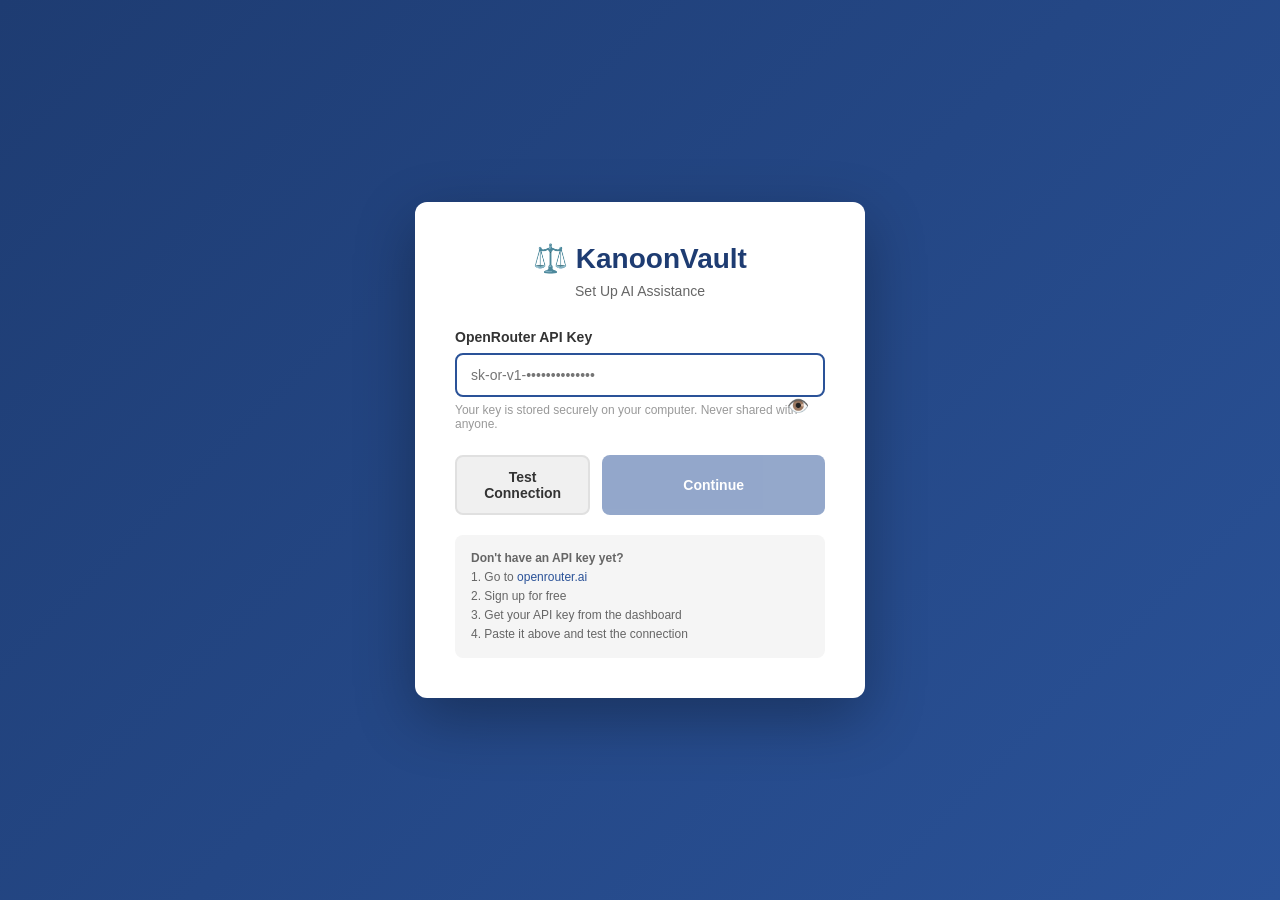
==== frontend/setup.html @ 90a0a848 "feat: add Windows packaging with first-launch setup - PyInstaller configuration for bundling depende" ====
<!DOCTYPE html>
<html lang="en">
<head>
    <meta charset="UTF-8">
    <meta name="viewport" content="width=device-width, initial-scale=1.0">
    <title>KanoonVault - Setup</title>
    <style>
        * {
            margin: 0;
            padding: 0;
            box-sizing: border-box;
        }
        
        body {
            font-family: -apple-system, BlinkMacSystemFont, "Segoe UI", Roboto, "Helvetica Neue", Arial, sans-serif;
            background: linear-gradient(135deg, #1e3c72 0%, #2a5298 100%);
            min-height: 100vh;
            display: flex;
            align-items: center;
            justify-content: center;
            padding: 20px;
        }
        
        .container {
            max-width: 450px;
            width: 100%;
        }
        
        .setup-card {
            background: white;
            border-radius: 12px;
            box-shadow: 0 20px 60px rgba(0, 0, 0, 0.3);
            padding: 40px;
            animation: slideIn 0.3s ease-out;
        }
        
        @keyframes slideIn {
            from {
                opacity: 0;
                transform: translateY(20px);
            }
            to {
                opacity: 1;
                transform: translateY(0);
            }
        }
        
        .logo {
            text-align: center;
            margin-bottom: 30px;
        }
        
        .logo h1 {
            font-size: 28px;
            color: #1e3c72;
            margin-bottom: 8px;
        }
        
        .logo p {
            color: #666;
            font-size: 14px;
        }
        
        .form-group {
            margin-bottom: 24px;
        }
        
        label {
            display: block;
            font-weight: 600;
            color: #333;
            margin-bottom: 8px;
            font-size: 14px;
        }
        
        input[type="text"],
        input[type="password"] {
            width: 100%;
            padding: 12px 14px;
            border: 2px solid #e0e0e0;
            border-radius: 8px;
            font-size: 14px;
            font-family: inherit;
            transition: border-color 0.2s;
        }
        
        input[type="text"]:focus,
        input[type="password"]:focus {
            outline: none;
            border-color: #2a5298;
        }
        
        .input-hint {
            display: block;
            font-size: 12px;
            color: #999;
            margin-top: 6px;
        }
        
        .button-group {
            display: flex;
            gap: 12px;
            margin-bottom: 20px;
        }
        
        button {
            padding: 12px 20px;
            border: none;
            border-radius: 8px;
            font-size: 14px;
            font-weight: 600;
            cursor: pointer;
            transition: all 0.2s;
            flex: 1;
        }
        
        .btn-test {
            background: #f0f0f0;
            color: #333;
            border: 2px solid #e0e0e0;
        }
        
        .btn-test:hover {
            background: #e8e8e8;
            border-color: #d0d0d0;
        }
        
        .btn-test:active {
            transform: scale(0.98);
        }
        
        .btn-test:disabled,
        .btn-test[disabled] {
            opacity: 0.5;
            cursor: not-allowed;
        }
        
        .btn-continue {
            background: #2a5298;
            color: white;
            flex: 2;
        }
        
        .btn-continue:hover:not([disabled]) {
            background: #1e3c72;
        }
        
        .btn-continue:active:not([disabled]) {
            transform: scale(0.98);
        }
        
        .btn-continue[disabled] {
            opacity: 0.5;
            cursor: not-allowed;
        }
        
        .status-message {
            padding: 14px 16px;
            border-radius: 8px;
            margin-bottom: 20px;
            animation: fadeIn 0.3s ease-out;
            display: none;
            font-size: 13px;
            line-height: 1.5;
        }
        
        @keyframes fadeIn {
            from {
                opacity: 0;
            }
            to {
                opacity: 1;
            }
        }
        
        .status-message.show {
            display: block;
        }
        
        .status-success {
            background: #e8f5e9;
            border-left: 4px solid #4caf50;
            color: #2e7d32;
        }
        
        .status-error {
            background: #ffebee;
            border-left: 4px solid #f44336;
            color: #c62828;
        }
        
        .status-loading {
            background: #e3f2fd;
            border-left: 4px solid #2196f3;
            color: #1565c0;
        }
        
        .spinner {
            display: inline-block;
            width: 14px;
            height: 14px;
            border: 2px solid rgba(21, 101, 192, 0.2);
            border-top-color: #1565c0;
            border-radius: 50%;
            animation: spin 0.8s linear infinite;
            margin-right: 8px;
            vertical-align: middle;
        }
        
        @keyframes spin {
            to {
                transform: rotate(360deg);
            }
        }
        
        .help-text {
            background: #f5f5f5;
            padding: 14px 16px;
            border-radius: 8px;
            margin-top: 20px;
            font-size: 12px;
            color: #666;
            line-height: 1.6;
        }
        
        .help-text a {
            color: #2a5298;
            text-decoration: none;
        }
        
        .help-text a:hover {
            text-decoration: underline;
        }
        
        .key-input-group {
            position: relative;
        }
        
        .toggle-key {
            position: absolute;
            right: 12px;
            top: 38px;
            background: none;
            border: none;
            color: #999;
            cursor: pointer;
            font-size: 18px;
            width: 30px;
            height: 30px;
            display: flex;
            align-items: center;
            justify-content: center;
            padding: 0;
        }
        
        .toggle-key:hover {
            color: #666;
        }
    </style>
</head>
<body>
    <div class="container">
        <div class="setup-card">
            <div class="logo">
                <h1>⚖️ KanoonVault</h1>
                <p>Set Up AI Assistance</p>
            </div>
            
            <form id="setupForm">
                <div class="form-group">
                    <label for="apiKey">OpenRouter API Key</label>
                    <div class="key-input-group">
                        <input 
                            type="password" 
                            id="apiKey" 
                            placeholder="sk-or-v1-••••••••••••••"
                            required
                            autocomplete="off"
                        >
                        <button type="button" class="toggle-key" id="toggleKey" title="Show/hide key">👁️</button>
                    </div>
                    <span class="input-hint">Your key is stored securely on your computer. Never shared with anyone.</span>
                </div>
                
                <div id="statusMessage" class="status-message"></div>
                
                <div class="button-group">
                    <button type="button" class="btn-test" id="testBtn" onclick="testConnection()">
                        Test Connection
                    </button>
                    <button type="button" class="btn-continue" id="continueBtn" disabled onclick="continueSetup()">
                        Continue
                    </button>
                </div>
                
                <div class="help-text">
                    <strong>Don't have an API key yet?</strong><br>
                    1. Go to <a href="https://openrouter.ai" target="_blank">openrouter.ai</a><br>
                    2. Sign up for free<br>
                    3. Get your API key from the dashboard<br>
                    4. Paste it above and test the connection
                </div>
            </form>
        </div>
    </div>
    
    <script>
        const apiKeyInput = document.getElementById('apiKey');
        const testBtn = document.getElementById('testBtn');
        const continueBtn = document.getElementById('continueBtn');
        const statusMessage = document.getElementById('statusMessage');
        const toggleKeyBtn = document.getElementById('toggleKey');
        
        let testPassed = false;
        
        // Toggle API key visibility
        toggleKeyBtn.addEventListener('click', (e) => {
            e.preventDefault();
            const isPassword = apiKeyInput.type === 'password';
            apiKeyInput.type = isPassword ? 'text' : 'password';
            toggleKeyBtn.textContent = isPassword ? '🙈' : '👁️';
        });
        
        // Reset test status when user changes the input
        apiKeyInput.addEventListener('input', () => {
            testPassed = false;
            continueBtn.disabled = true;
            statusMessage.classList.remove('show');
        });
        
        async function testConnection() {
            const apiKey = apiKeyInput.value.trim();
            
            if (!apiKey) {
                showStatus('❌ Please enter an API key', 'error');
                return;
            }
            
            testBtn.disabled = true;
            showStatus('<span class="spinner"></span>Testing connection...', 'loading');
            
            try {
                const response = await fetch('/api/setup/test-api-key?api_key=' + encodeURIComponent(apiKey), {
                    method: 'POST',
                    headers: {
                        'Content-Type': 'application/json'
                    }
                });
                
                const data = await response.json();
                
                if (data.valid) {
                    showStatus(data.message, 'success');
                    testPassed = true;
                    continueBtn.disabled = false;
                } else {
                    showStatus(data.message, 'error');
                    testPassed = false;
                    continueBtn.disabled = true;
                }
            } catch (error) {
                showStatus('❌ Connection test failed: ' + error.message, 'error');
                testPassed = false;
                continueBtn.disabled = true;
            } finally {
                testBtn.disabled = false;
            }
        }
        
        async function continueSetup() {
            if (!testPassed) {
                showStatus('❌ Please test the connection first', 'error');
                return;
            }
            
            const apiKey = apiKeyInput.value.trim();
            continueBtn.disabled = true;
            showStatus('<span class="spinner"></span>Saving API key...', 'loading');
            
            try {
                const response = await fetch('/api/setup/save-api-key?api_key=' + encodeURIComponent(apiKey) + '&key_type=OPENROUTER', {
                    method: 'POST',
                    headers: {
                        'Content-Type': 'application/json'
                    }
                });
                
                const data = await response.json();
                
                if (data.ok) {
                    showStatus('✅ API key saved!\nRedirecting to KanoonVault...', 'success');
                    // Redirect to main app
                    setTimeout(() => {
                        window.location.href = '/';
                    }, 1000);
                } else {
                    showStatus('❌ Failed to save API key', 'error');
                    continueBtn.disabled = false;
                }
            } catch (error) {
                showStatus('❌ Failed to save: ' + error.message, 'error');
                continueBtn.disabled = false;
            }
        }
        
        function showStatus(message, type) {
            statusMessage.innerHTML = message;
            statusMessage.className = 'status-message show status-' + type;
        }
        
        // Allow Enter key to test
        apiKeyInput.addEventListener('keypress', (e) => {
            if (e.key === 'Enter' && !testBtn.disabled) {
                testConnection();
            }
        });
        
        // Check if setup is already complete
        async function checkSetupStatus() {
            try {
                // Check first-run status first
                const storageResponse = await fetch('/api/setup/storage-location');
                const storageData = await storageResponse.json();
                
                if (!storageData.first_run_complete) {
                    // First-run not complete, should be on welcome screen
                    console.log('[Setup] Redirecting to welcome - first-run incomplete');
                    window.location.href = '/static/welcome.html';
                    return;
                }
                
                // Check API key status
                const response = await fetch('/api/setup/status');
                const data = await response.json();
                
                if (data.setup_complete) {
                    // API key already configured, redirect to main app
                    window.location.href = '/';
                }
            } catch (error) {
                console.error('Failed to check setup status:', error);
            }
        }
        
        // Check on load
        checkSetupStatus();
        
        // Focus on the API key input
        apiKeyInput.focus();
    </script>
</body>
</html>
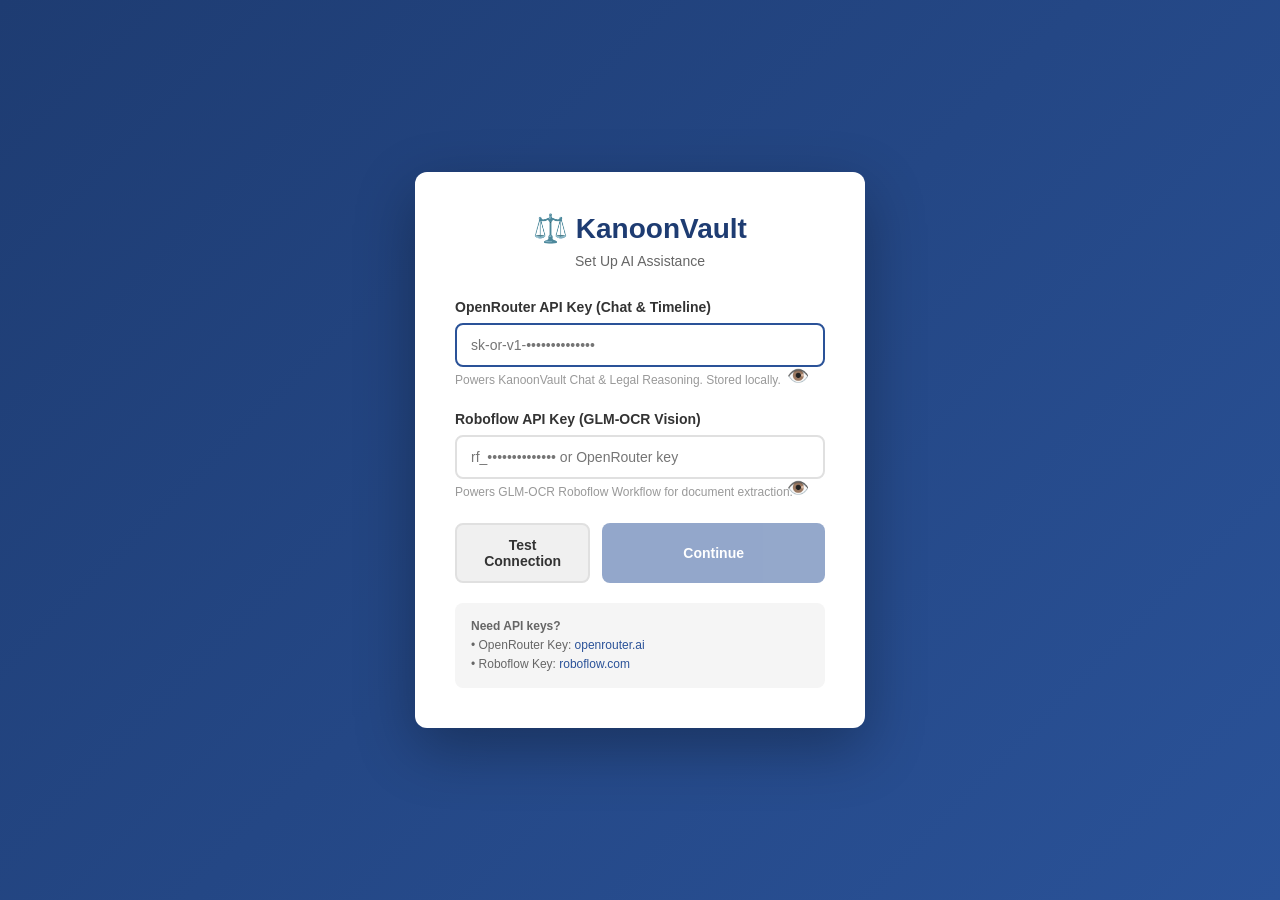
==== commit a3580d57: "Update KanoonVault" ====
--- a/frontend/setup.html
+++ b/frontend/setup.html
@@ -1,5 +1,6 @@
 <!DOCTYPE html>
 <html lang="en">
+
 <head>
     <meta charset="UTF-8">
     <meta name="viewport" content="width=device-width, initial-scale=1.0">
@@ -10,7 +11,7 @@
             padding: 0;
             box-sizing: border-box;
         }
-        
+
         body {
             font-family: -apple-system, BlinkMacSystemFont, "Segoe UI", Roboto, "Helvetica Neue", Arial, sans-serif;
             background: linear-gradient(135deg, #1e3c72 0%, #2a5298 100%);
@@ -20,12 +21,12 @@
             justify-content: center;
             padding: 20px;
         }
-        
+
         .container {
             max-width: 450px;
             width: 100%;
         }
-        
+
         .setup-card {
             background: white;
             border-radius: 12px;
@@ -33,38 +34,39 @@
             padding: 40px;
             animation: slideIn 0.3s ease-out;
         }
-        
+
         @keyframes slideIn {
             from {
                 opacity: 0;
                 transform: translateY(20px);
             }
+
             to {
                 opacity: 1;
                 transform: translateY(0);
             }
         }
-        
+
         .logo {
             text-align: center;
             margin-bottom: 30px;
         }
-        
+
         .logo h1 {
             font-size: 28px;
             color: #1e3c72;
             margin-bottom: 8px;
         }
-        
+
         .logo p {
             color: #666;
             font-size: 14px;
         }
-        
+
         .form-group {
             margin-bottom: 24px;
         }
-        
+
         label {
             display: block;
             font-weight: 600;
@@ -72,7 +74,7 @@
             margin-bottom: 8px;
             font-size: 14px;
         }
-        
+
         input[type="text"],
         input[type="password"] {
             width: 100%;
@@ -83,26 +85,26 @@
             font-family: inherit;
             transition: border-color 0.2s;
         }
-        
+
         input[type="text"]:focus,
         input[type="password"]:focus {
             outline: none;
             border-color: #2a5298;
         }
-        
+
         .input-hint {
             display: block;
             font-size: 12px;
             color: #999;
             margin-top: 6px;
         }
-        
+
         .button-group {
             display: flex;
             gap: 12px;
             margin-bottom: 20px;
         }
-        
+
         button {
             padding: 12px 20px;
             border: none;
@@ -113,47 +115,47 @@
             transition: all 0.2s;
             flex: 1;
         }
-        
+
         .btn-test {
             background: #f0f0f0;
             color: #333;
             border: 2px solid #e0e0e0;
         }
-        
+
         .btn-test:hover {
             background: #e8e8e8;
             border-color: #d0d0d0;
         }
-        
+
         .btn-test:active {
             transform: scale(0.98);
         }
-        
+
         .btn-test:disabled,
         .btn-test[disabled] {
             opacity: 0.5;
             cursor: not-allowed;
         }
-        
+
         .btn-continue {
             background: #2a5298;
             color: white;
             flex: 2;
         }
-        
+
         .btn-continue:hover:not([disabled]) {
             background: #1e3c72;
         }
-        
+
         .btn-continue:active:not([disabled]) {
             transform: scale(0.98);
         }
-        
+
         .btn-continue[disabled] {
             opacity: 0.5;
             cursor: not-allowed;
         }
-        
+
         .status-message {
             padding: 14px 16px;
             border-radius: 8px;
@@ -163,38 +165,39 @@
             font-size: 13px;
             line-height: 1.5;
         }
-        
+
         @keyframes fadeIn {
             from {
                 opacity: 0;
             }
+
             to {
                 opacity: 1;
             }
         }
-        
+
         .status-message.show {
             display: block;
         }
-        
+
         .status-success {
             background: #e8f5e9;
             border-left: 4px solid #4caf50;
             color: #2e7d32;
         }
-        
+
         .status-error {
             background: #ffebee;
             border-left: 4px solid #f44336;
             color: #c62828;
         }
-        
+
         .status-loading {
             background: #e3f2fd;
             border-left: 4px solid #2196f3;
             color: #1565c0;
         }
-        
+
         .spinner {
             display: inline-block;
             width: 14px;
@@ -206,13 +209,13 @@
             margin-right: 8px;
             vertical-align: middle;
         }
-        
+
         @keyframes spin {
             to {
                 transform: rotate(360deg);
             }
         }
-        
+
         .help-text {
             background: #f5f5f5;
             padding: 14px 16px;
@@ -222,20 +225,20 @@
             color: #666;
             line-height: 1.6;
         }
-        
+
         .help-text a {
             color: #2a5298;
             text-decoration: none;
         }
-        
+
         .help-text a:hover {
             text-decoration: underline;
         }
-        
+
         .key-input-group {
             position: relative;
         }
-        
+
         .toggle-key {
             position: absolute;
             right: 12px;
@@ -252,12 +255,13 @@
             justify-content: center;
             padding: 0;
         }
-        
+
         .toggle-key:hover {
             color: #666;
         }
     </style>
 </head>
+
 <body>
     <div class="container">
         <div class="setup-card">
@@ -265,25 +269,31 @@
                 <h1>⚖️ KanoonVault</h1>
                 <p>Set Up AI Assistance</p>
             </div>
-            
+
             <form id="setupForm">
                 <div class="form-group">
-                    <label for="apiKey">OpenRouter API Key</label>
+                    <label for="apiKey">OpenRouter API Key (Chat & Timeline)</label>
                     <div class="key-input-group">
-                        <input 
-                            type="password" 
-                            id="apiKey" 
-                            placeholder="sk-or-v1-••••••••••••••"
-                            required
-                            autocomplete="off"
-                        >
+                        <input type="password" id="apiKey" placeholder="sk-or-v1-••••••••••••••" required
+                            autocomplete="off">
                         <button type="button" class="toggle-key" id="toggleKey" title="Show/hide key">👁️</button>
                     </div>
-                    <span class="input-hint">Your key is stored securely on your computer. Never shared with anyone.</span>
+                    <span class="input-hint">Powers KanoonVault Chat & Legal Reasoning. Stored locally.</span>
                 </div>
-                
+
+                <div class="form-group" style="margin-top: 15px;">
+                    <label for="roboflowKey">Roboflow API Key (GLM-OCR Vision)</label>
+                    <div class="key-input-group">
+                        <input type="password" id="roboflowKey" placeholder="rf_•••••••••••••• or OpenRouter key"
+                            autocomplete="off">
+                        <button type="button" class="toggle-key" id="toggleRoboflowKey"
+                            title="Show/hide key">👁️</button>
+                    </div>
+                    <span class="input-hint">Powers GLM-OCR Roboflow Workflow for document extraction.</span>
+                </div>
+
                 <div id="statusMessage" class="status-message"></div>
-                
+
                 <div class="button-group">
                     <button type="button" class="btn-test" id="testBtn" onclick="testConnection()">
                         Test Connection
@@ -292,27 +302,28 @@
                         Continue
                     </button>
                 </div>
-                
+
                 <div class="help-text">
-                    <strong>Don't have an API key yet?</strong><br>
-                    1. Go to <a href="https://openrouter.ai" target="_blank">openrouter.ai</a><br>
-                    2. Sign up for free<br>
-                    3. Get your API key from the dashboard<br>
-                    4. Paste it above and test the connection
+                    <strong>Need API keys?</strong><br>
+                    • OpenRouter Key: <a href="https://openrouter.ai" target="_blank">openrouter.ai</a><br>
+                    • Roboflow Key: <a href="https://roboflow.com" target="_blank">roboflow.com</a>
                 </div>
             </form>
         </div>
     </div>
-    
+
     <script>
         const apiKeyInput = document.getElementById('apiKey');
         const testBtn = document.getElementById('testBtn');
         const continueBtn = document.getElementById('continueBtn');
         const statusMessage = document.getElementById('statusMessage');
         const toggleKeyBtn = document.getElementById('toggleKey');
-        
+
+        const roboflowKeyInput = document.getElementById('roboflowKey');
+        const toggleRoboflowKeyBtn = document.getElementById('toggleRoboflowKey');
+
         let testPassed = false;
-        
+
         // Toggle API key visibility
         toggleKeyBtn.addEventListener('click', (e) => {
             e.preventDefault();
@@ -320,25 +331,34 @@
             apiKeyInput.type = isPassword ? 'text' : 'password';
             toggleKeyBtn.textContent = isPassword ? '🙈' : '👁️';
         });
-        
+
+        if (toggleRoboflowKeyBtn) {
+            toggleRoboflowKeyBtn.addEventListener('click', (e) => {
+                e.preventDefault();
+                const isPassword = roboflowKeyInput.type === 'password';
+                roboflowKeyInput.type = isPassword ? 'text' : 'password';
+                toggleRoboflowKeyBtn.textContent = isPassword ? '🙈' : '👁️';
+            });
+        }
+
         // Reset test status when user changes the input
         apiKeyInput.addEventListener('input', () => {
             testPassed = false;
             continueBtn.disabled = true;
             statusMessage.classList.remove('show');
         });
-        
+
         async function testConnection() {
             const apiKey = apiKeyInput.value.trim();
-            
+
             if (!apiKey) {
                 showStatus('❌ Please enter an API key', 'error');
                 return;
             }
-            
+
             testBtn.disabled = true;
             showStatus('<span class="spinner"></span>Testing connection...', 'loading');
-            
+
             try {
                 const response = await fetch('/api/setup/test-api-key?api_key=' + encodeURIComponent(apiKey), {
                     method: 'POST',
@@ -346,9 +366,9 @@
                         'Content-Type': 'application/json'
                     }
                 });
-                
+
                 const data = await response.json();
-                
+
                 if (data.valid) {
                     showStatus(data.message, 'success');
                     testPassed = true;
@@ -366,17 +386,18 @@
                 testBtn.disabled = false;
             }
         }
-        
+
         async function continueSetup() {
             if (!testPassed) {
                 showStatus('❌ Please test the connection first', 'error');
                 return;
             }
-            
+
             const apiKey = apiKeyInput.value.trim();
+            const roboflowKey = roboflowKeyInput ? roboflowKeyInput.value.trim() : '';
             continueBtn.disabled = true;
-            showStatus('<span class="spinner"></span>Saving API key...', 'loading');
-            
+            showStatus('<span class="spinner"></span>Saving API key(s)...', 'loading');
+
             try {
                 const response = await fetch('/api/setup/save-api-key?api_key=' + encodeURIComponent(apiKey) + '&key_type=OPENROUTER', {
                     method: 'POST',
@@ -384,11 +405,20 @@
                         'Content-Type': 'application/json'
                     }
                 });
-                
+
                 const data = await response.json();
-                
+
+                if (roboflowKey) {
+                    await fetch('/api/setup/save-api-key?api_key=' + encodeURIComponent(roboflowKey) + '&key_type=ROBOFLOW', {
+                        method: 'POST',
+                        headers: {
+                            'Content-Type': 'application/json'
+                        }
+                    });
+                }
+
                 if (data.ok) {
-                    showStatus('✅ API key saved!\nRedirecting to KanoonVault...', 'success');
+                    showStatus('✅ API key(s) saved!\nRedirecting to KanoonVault...', 'success');
                     // Redirect to main app
                     setTimeout(() => {
                         window.location.href = '/';
@@ -402,51 +432,41 @@
                 continueBtn.disabled = false;
             }
         }
-        
+
         function showStatus(message, type) {
             statusMessage.innerHTML = message;
             statusMessage.className = 'status-message show status-' + type;
         }
-        
+
         // Allow Enter key to test
         apiKeyInput.addEventListener('keypress', (e) => {
             if (e.key === 'Enter' && !testBtn.disabled) {
                 testConnection();
             }
         });
-        
-        // Check if setup is already complete
+
+        // Check setup status (redirect to welcome if first-run storage incomplete)
         async function checkSetupStatus() {
             try {
-                // Check first-run status first
                 const storageResponse = await fetch('/api/setup/storage-location');
                 const storageData = await storageResponse.json();
-                
+
                 if (!storageData.first_run_complete) {
-                    // First-run not complete, should be on welcome screen
                     console.log('[Setup] Redirecting to welcome - first-run incomplete');
                     window.location.href = '/static/welcome.html';
                     return;
                 }
-                
-                // Check API key status
-                const response = await fetch('/api/setup/status');
-                const data = await response.json();
-                
-                if (data.setup_complete) {
-                    // API key already configured, redirect to main app
-                    window.location.href = '/';
-                }
             } catch (error) {
                 console.error('Failed to check setup status:', error);
             }
         }
-        
+
         // Check on load
         checkSetupStatus();
-        
+
         // Focus on the API key input
         apiKeyInput.focus();
     </script>
 </body>
-</html>
+
+</html>
